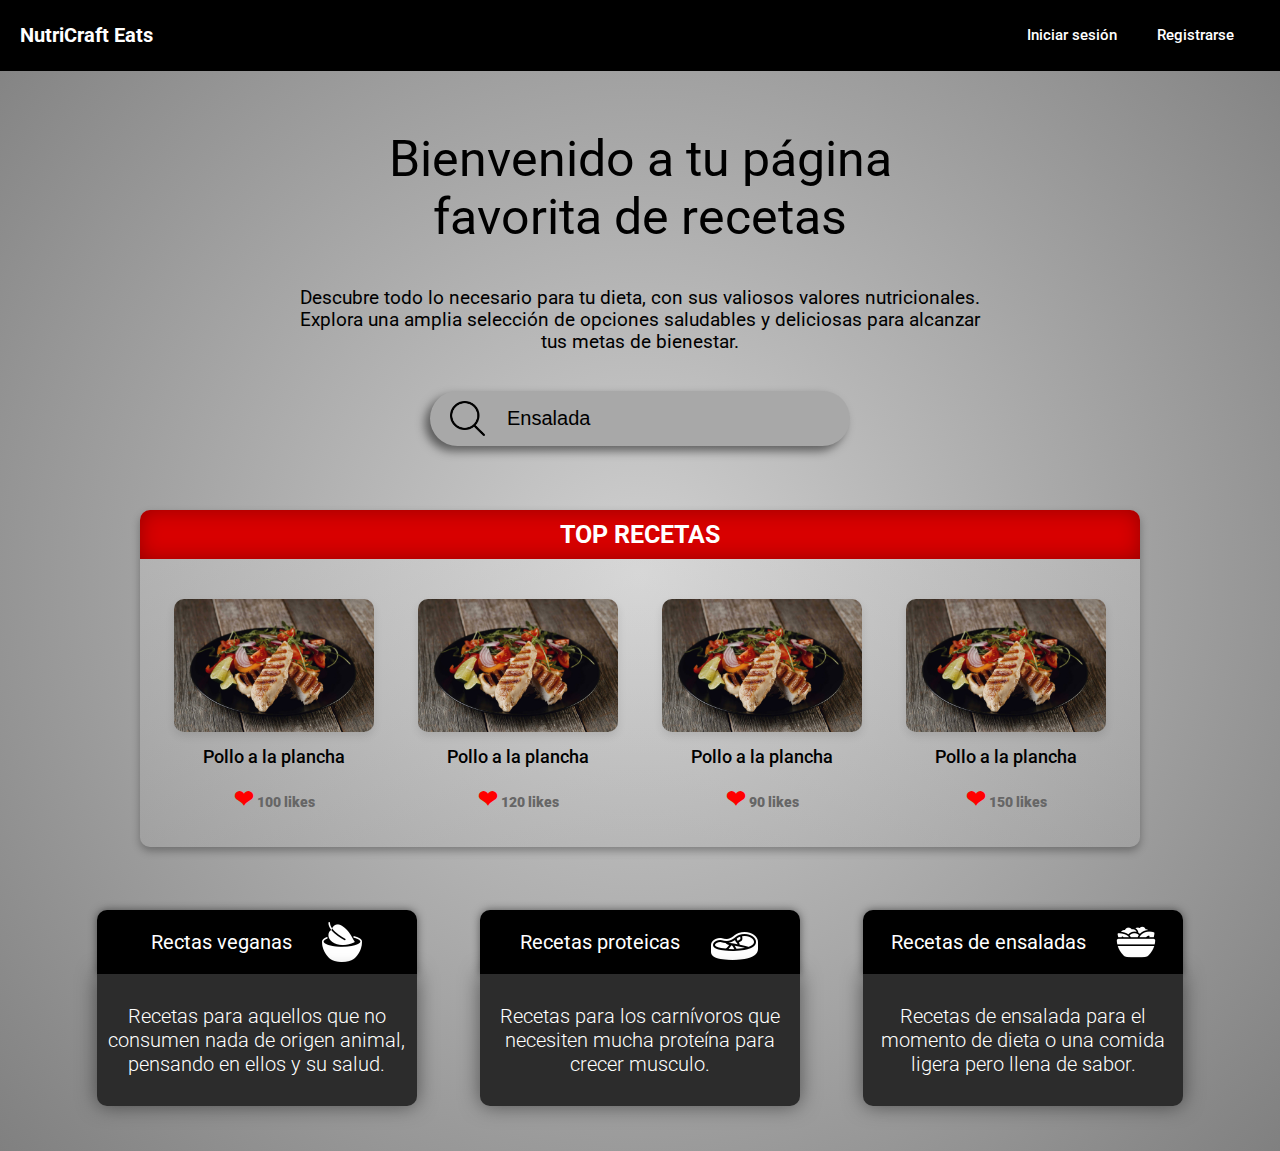
==== html/index.html @ 9c9fef9e "Base de proyecto/ index" ====
<!DOCTYPE html>
<html lang="en">

<head>
    <meta charset="UTF-8">
    <meta name="viewport" content="width=device-width, initial-scale=1.0">
    <title>NutriCraft Eats</title>
    <link rel="stylesheet" href="/css/indexcss.css">
    <link rel="preconnect" href="https://fonts.googleapis.com">
    <link rel="preconnect" href="https://fonts.gstatic.com" crossorigin>
    <link
        href="https://fonts.googleapis.com/css2?family=Roboto:ital,wght@0,100;0,300;0,400;0,500;0,700;0,900;1,100;1,300;1,400;1,500;1,700;1,900&display=swap"
        rel="stylesheet">
</head>

<body>
    <div class="header">
        <h1>NutriCraft Eats</h1>
        <div style="padding-inline-end: 10px; margin-left: auto; display: flex;">
            <h2>Iniciar sesión</h2>
            <h2 style="margin-right: 5%;">Registrarse</h2>
        </div>
    </div>

    <div class="barra-busqueda">
        <h2>Bienvenido a tu página favorita de recetas</h2>
        <h3>Descubre todo lo necesario
            para tu dieta, con sus valiosos valores nutricionales. Explora una amplia selección de opciones saludables y
            deliciosas para alcanzar tus metas de bienestar.</h3>
        <div class="barBus">
            <img src="/imagenes/search-icon.png" alt="search"
                style="width:35px;height:35px;padding-right: 20px; align-self: center;">
            <input type="text" id="fname" name="fname" value="Ensalada" class="txtbus">
        </div>
    </div>

    <div class="top-recetas">
        <h2>TOP RECETAS</h2>
        <div class="receta">
            <img src="/imagenes/receta-ejemplo.jpg" alt="Receta 1">
            <h3>Pollo a la plancha</h3>
            <p><span class="like-icon">&#10084;</span> 100 likes</p>
        </div>
        <div class="receta">
            <img src="/imagenes/receta-ejemplo.jpg" alt="Receta 2">
            <h3>Pollo a la plancha</h3>
            <p><span class="like-icon">&#10084;</span> 120 likes</p>
        </div>
        <div class="receta">
            <img src="/imagenes/receta-ejemplo.jpg" alt="Receta 3">
            <h3>Pollo a la plancha</h3>
            <p><span class="like-icon">&#10084;</span> 90 likes</p>
        </div>
        <div class="receta">
            <img src="/imagenes/receta-ejemplo.jpg" alt="Receta 4">
            <h3>Pollo a la plancha</h3>
            <p><span class="like-icon">&#10084;</span> 150 likes</p>
        </div>
    </div>

    <div style="display: flex; justify-content: center; margin-bottom: 2%; flex-wrap: wrap;">
        <div style="display: flex; flex-direction: column;">
            <div class="divRecetas">
                <p style="margin-right: 10%;">Rectas veganas</p>
                <img src="/imagenes/icons8-vegan-40.png" alt="vegan">
            </div>
            <p class="pRecetas2">Recetas para aquellos que no consumen nada de origen animal, pensando en ellos y su
                salud.</p>
        </div>
        <div style="display: flex; flex-direction: column; margin-left: 5%;">
            <div class="divRecetas">
                <p style="margin-right: 10%;">Recetas proteicas</p>
                <img src="/imagenes/icons8-meat-50.png" alt="meat">
            </div>
            <p class="pRecetas2">Recetas para los carnívoros que necesiten mucha proteína para crecer musculo.</p>
        </div>
        <div style="display: flex; flex-direction: column; margin-left: 5%;">
            <div class="divRecetas">
                <p style="margin-right: 10%;">Recetas de ensaladas</p>
                <img src="/imagenes/icons8-salad-40.png" alt="salad">
            </div>
            <p class="pRecetas2">Recetas de ensalada para el momento de dieta o una comida ligera pero llena de sabor.
            </p>
        </div>
    </div>
</body>

</html>
---- css/indexcss.css ----
body {
    font-family: "Roboto", sans-serif;
    font-style: normal;
    background-image: radial-gradient(circle, #D0D0D0, gray);
}

.header {
    font-size: 8px;
    background-color: black;
    color: white;
    text-align: center;
    display: flex;
    justify-content: space-between;
    align-items: center;
    position: fixed;
    top: 0;
    left: 0;
    width: 100%;
    padding: 10px 0px;
    z-index: 1000;
}

.header h1 {
    margin-right: auto;
    font-size: 20px;
    padding-left: 20px;
    cursor: pointer;
}

.header h2 {
    font-size: 15px;
    width: 130px;
    font-weight: 500;
    cursor: pointer;
}

.barra-busqueda {
    margin-top: 7%;
    align-self: center;
    display: flex;
    flex-direction: column;
    align-items: center;
}
.barra-busqueda h3 {
    margin: 0% 0% 3% 0%; 
    width: 700px; 
    text-align: center; 
    font-weight: 400;
}

.barra-busqueda h2 {
    color: black;
    font-size: 50px;
    width: 550px;
    text-align: center;
    font-weight: 400;
}

.barBus {
    background-color: #A8A8A8;
    height: 55px;
    width: 400px;
    border-radius: 30px;
    border: 0px;
    padding-left: 20px;
    display: flex;
    box-shadow: -5px 5px 10px rgba(0, 0, 0, 0.5);
}

.txtbus {
    background-color: transparent;
    border: 0px;
    height: 45px;
    width: 300px;
    align-self: center;
    font-size: 20px;
}

input[type="text"]:focus {
    outline: none;
}

.top-recetas {
    margin: 5% auto;
    max-width: 1000px;
    text-align: center;
    padding: 0px 0px 20px 0px;
    border-radius: 10px;
    box-shadow: 0 4px 9px rgba(0, 0, 0, 0.3);
    background-image: linear-gradient(to bottom, rgba(255, 255, 255, 0.2), rgba(182, 182, 182, 0.2));
}

.top-recetas h2 {
    font-size: 25px;
    margin-bottom: 4%;
    padding: 10px 20px;
    border-radius: 10px 10px 0px 0px;
    color: #ffffff;
    font-weight: bold;
    background-color: rgb(216, 0, 0);
    box-shadow: inset 0 0 20px rgba(0, 0, 0, 0.3);
}

.receta {
    display: inline-block;
    width: 200px;
    margin: 0 20px;
    text-align: center;
}

.like-icon {
    font-size: 20px;
    color: red;
}

.receta img {
    width: 100%;
    border-radius: 10px;
    box-shadow: 0 4px 8px rgba(0, 0, 0, 0.1);
    transition: transform 0.3s ease;
}

.receta h3 {
    font-size: 18px;
    margin-top: 10px;
    font-weight: 500;
}

.receta p {
    font-size: 14px;
    color: #666;
    font-weight: 1000;
    margin-top: 5px;
}

.receta:hover img {
    transform: scale(1.1);
}

.botonFlecha {
    background-image: url('/imagenes/icons8-arrow-30.png');
    background-size: auto;
    background-repeat: no-repeat;
    background-position: center;
    padding: 20px 0px;
    border: none;
    cursor: pointer;
    width: 30px;
    height: 30px;
    align-self: center;
    background-color: transparent;
}

.botonFlecha:active {
    background-color: #c4c4c4;
}

.divRecetas {
    background-color: #000000;
    align-self: center;
    padding: 0px 10px;
    border-radius: 10px 10px 0px 0px;
    font-size: 20px;
    width: 300px;
    height: auto;
    margin-bottom: 0%;
    color: white;
    display: flex;
    align-items: center;
    justify-content: center;
    box-shadow: 0px 0px 9px rgba(0, 0, 0, 0.5);
}

.pRecetas2 {
    background-color: #2C2C2C;
    align-self: center;
    padding: 30px 10px;
    border-radius: 0px 0px 10px 10px;
    color: white;
    font-size: 20px;
    width: 300px;
    margin-top: 0%;
    text-align: center;
    font-weight: 300;
    box-shadow: 0px 0px 20px rgba(0, 0, 0, 0.5);
}

.like-icon {
    font-size: 24px;
    color: red;
}
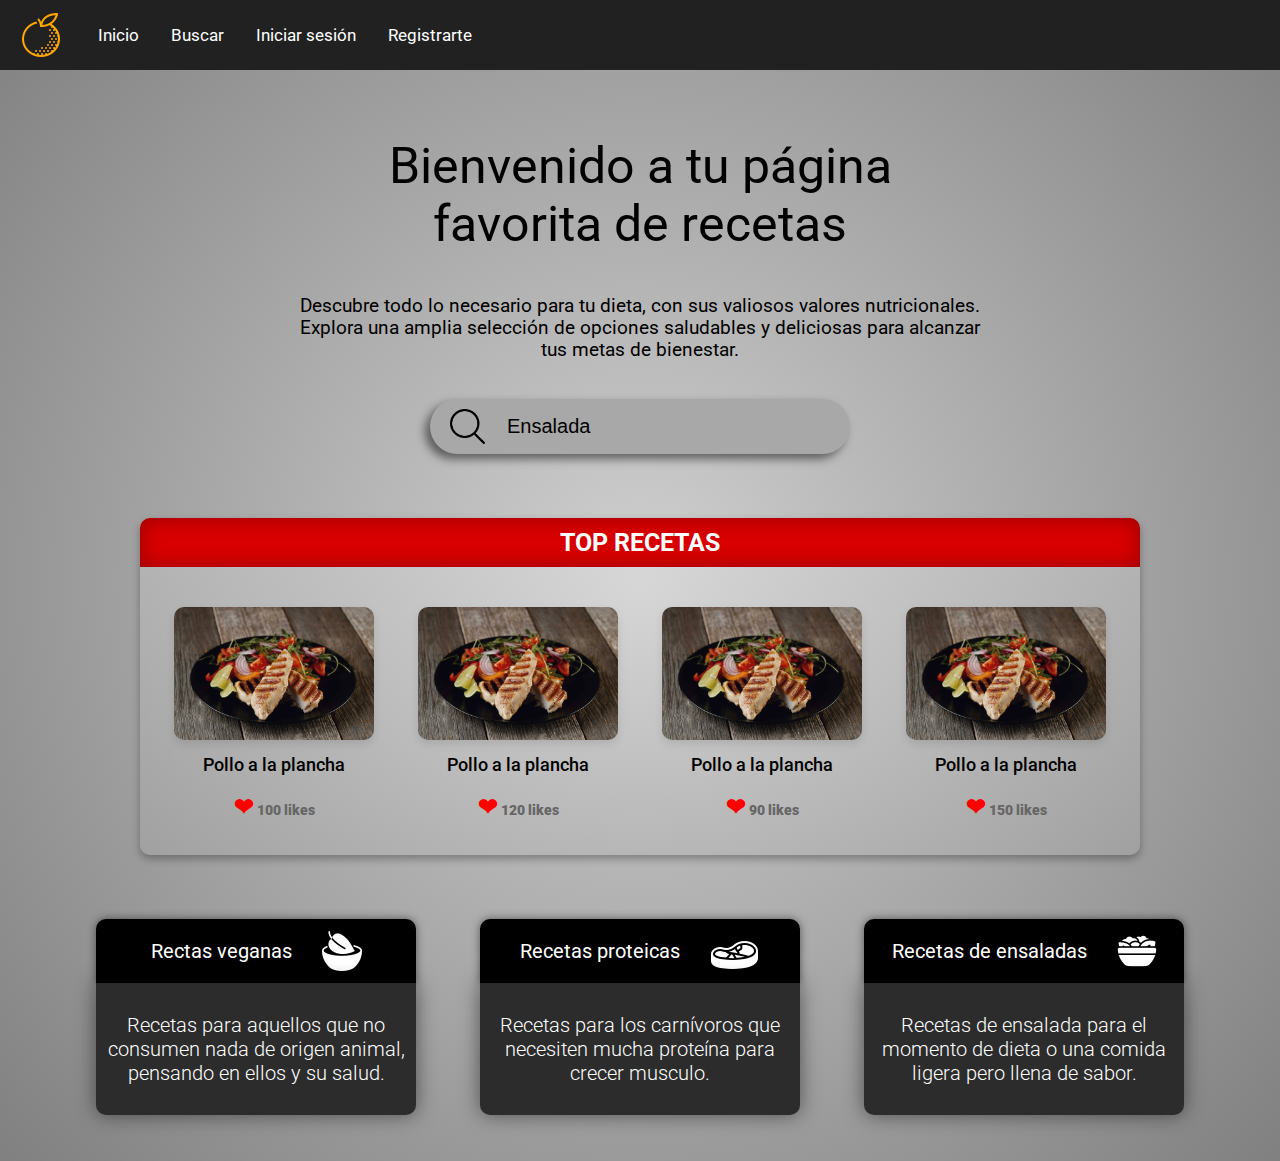
==== commit ac4c78d7: "Arreglos" ====
--- a/html/index.html
+++ b/html/index.html
@@ -6,6 +6,7 @@
     <meta name="viewport" content="width=device-width, initial-scale=1.0">
     <title>NutriCraft Eats</title>
     <link rel="stylesheet" href="/css/indexcss.css">
+    <link rel="icon" type="image/png" href="/imagenes/icon.png">
     <link rel="preconnect" href="https://fonts.googleapis.com">
     <link rel="preconnect" href="https://fonts.gstatic.com" crossorigin>
     <link
@@ -14,12 +15,15 @@
 </head>
 
 <body>
-    <div class="header">
-        <h1>NutriCraft Eats</h1>
-        <div style="padding-inline-end: 10px; margin-left: auto; display: flex;">
-            <h2>Iniciar sesión</h2>
-            <h2 style="margin-right: 5%;">Registrarse</h2>
-        </div>
+    <div class="nav" id="NavBar">
+        <a href="index.html" class="logo-empresa"><img src="/imagenes/icon.png" alt="icon"></a>
+        <a href="inicio.html"><i class="fa fa-fw fa-home"></i>Inicio</a>
+        <a href="inicio.html"><i class="fa fa-fw fa-home"></i>Buscar</a>
+        <a href="inicio.html"><i class="fa fa-fw fa-home"></i>Iniciar sesión</a>
+        <a href="inicio.html"><i class="fa fa-fw fa-home"></i>Registrarte</a>
+        <a href="javascript:void(0);" class="icon" onclick="myFunction()">
+            <i class="fa fa-bars"></i>
+        </a>
     </div>
 
     <div class="barra-busqueda">
--- a/css/indexcss.css
+++ b/css/indexcss.css
@@ -1,41 +1,56 @@
 body {
     font-family: "Roboto", sans-serif;
-    font-style: normal;
     background-image: radial-gradient(circle, #D0D0D0, gray);
-}
-
-.header {
-    font-size: 8px;
-    background-color: black;
-    color: white;
-    text-align: center;
-    display: flex;
-    justify-content: space-between;
-    align-items: center;
-    position: fixed;
-    top: 0;
-    left: 0;
+    margin: 0;
+}
+
+.nav {
+    overflow: hidden;
+    background-color: #212121;
+    align-items: center;
+    justify-content: center;
     width: 100%;
-    padding: 10px 0px;
-    z-index: 1000;
-}
-
-.header h1 {
-    margin-right: auto;
-    font-size: 20px;
-    padding-left: 20px;
-    cursor: pointer;
-}
-
-.header h2 {
-    font-size: 15px;
-    width: 130px;
-    font-weight: 500;
-    cursor: pointer;
+}
+
+.nav img {
+    width: auto;
+    height: 50px;
+}
+
+.nav a.logo-empresa:hover {
+    background-color: #212121;
+}
+
+.nav a {
+    float: left;
+    display: flex;
+    color: #ffffff;
+    padding: 10px 16px;
+    text-decoration: none;
+    font-size: 17px;
+    margin: 0;
+    height: 50px;
+    align-items: center;
+    justify-content: center;
+    text-align: center;
+}
+
+.nav a:hover {
+    background-color: #adadad;
+    color: #333;
+}
+
+.nav a.active {
+    background-color: #ff5100;
+    color: #fff;
+}
+
+.nav .icon {
+    display: none;
 }
 
 .barra-busqueda {
-    margin-top: 7%;
+    margin-top: 2%;
     align-self: center;
     display: flex;
     flex-direction: column;
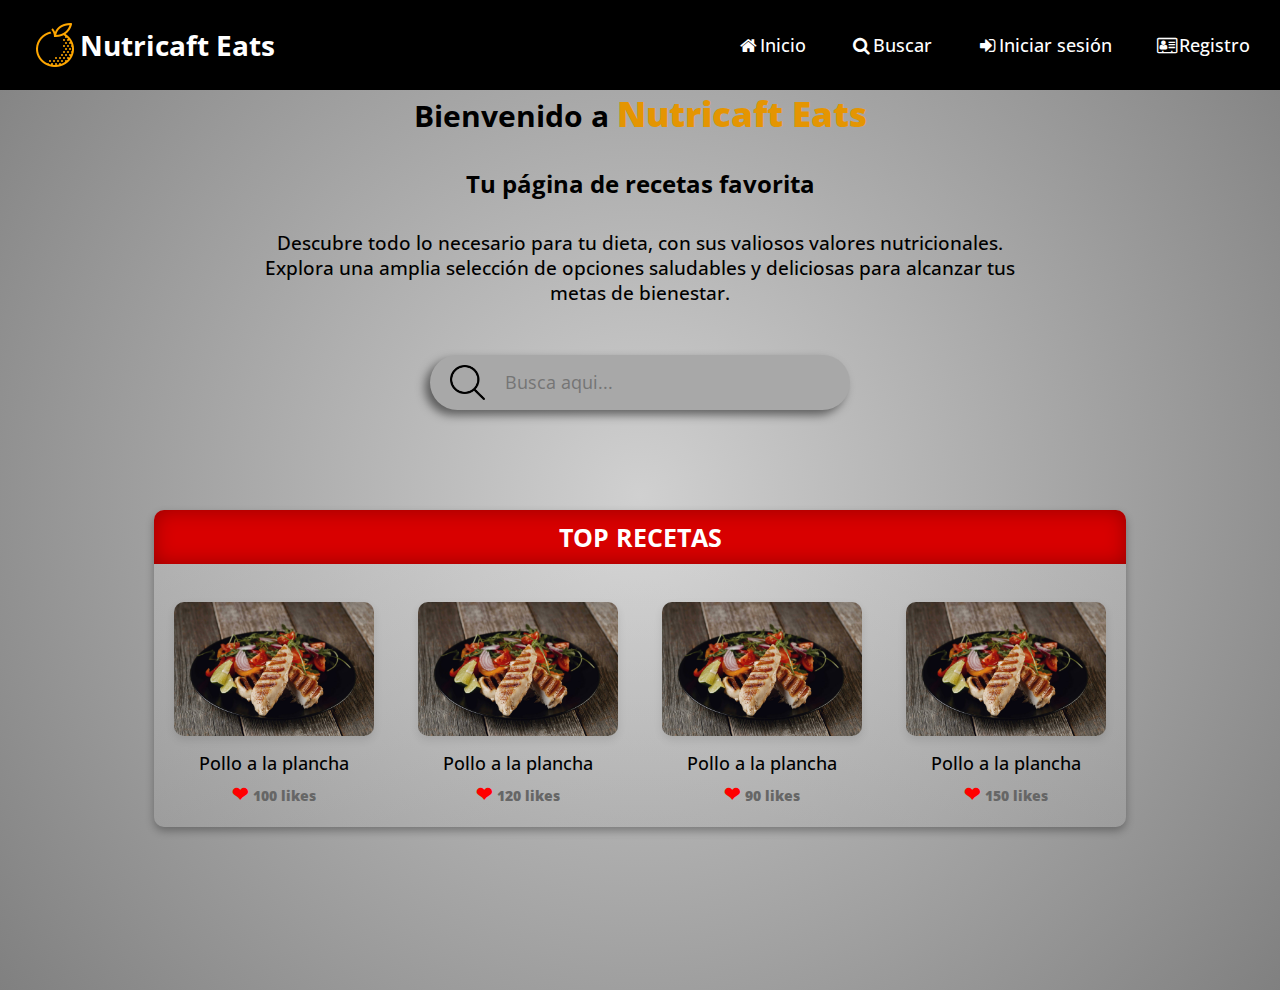
==== commit a45e128d: "Ajustes" ====
--- a/html/index.html
+++ b/html/index.html
@@ -4,89 +4,78 @@
 <head>
     <meta charset="UTF-8">
     <meta name="viewport" content="width=device-width, initial-scale=1.0">
-    <title>NutriCraft Eats</title>
     <link rel="stylesheet" href="/css/indexcss.css">
-    <link rel="icon" type="image/png" href="/imagenes/icon.png">
-    <link rel="preconnect" href="https://fonts.googleapis.com">
-    <link rel="preconnect" href="https://fonts.gstatic.com" crossorigin>
-    <link
-        href="https://fonts.googleapis.com/css2?family=Roboto:ital,wght@0,100;0,300;0,400;0,500;0,700;0,900;1,100;1,300;1,400;1,500;1,700;1,900&display=swap"
-        rel="stylesheet">
+    <link rel="stylesheet" href="/css/navbar.css">
+    <link rel="stylesheet" href="https://cdnjs.cloudflare.com/ajax/libs/font-awesome/4.7.0/css/font-awesome.min.css">
+    <title>Document</title>
 </head>
 
 <body>
-    <div class="nav" id="NavBar">
-        <a href="index.html" class="logo-empresa"><img src="/imagenes/icon.png" alt="icon"></a>
-        <a href="inicio.html"><i class="fa fa-fw fa-home"></i>Inicio</a>
-        <a href="inicio.html"><i class="fa fa-fw fa-home"></i>Buscar</a>
-        <a href="inicio.html"><i class="fa fa-fw fa-home"></i>Iniciar sesión</a>
-        <a href="inicio.html"><i class="fa fa-fw fa-home"></i>Registrarte</a>
-        <a href="javascript:void(0);" class="icon" onclick="myFunction()">
-            <i class="fa fa-bars"></i>
+
+    <header class="header">
+        <a href="" class="logo">
+            <img src="/imagenes/icon.png" alt="icon-logo">
+            <label for="">Nutricaft Eats</label>
+            <div class="div-menu">
+                <button id="btn-menu"><i class="fa fa-sort-desc" aria-hidden="true"></i></button>
+            </div>
         </a>
+        <nav class="navbar" id="menu-desplegable">
+            <a href="inicio.html"><i class="fa fa-fw fa-home"></i>Inicio</a>
+            <a href=""><i class="fa fa-fw fa-search"></i>Buscar</a>
+            <a href="login.html"><i class="fa fa-fw fa-sign-in"></i>Iniciar sesión</a>
+            <a href="registro.html"><i class="fa fa-fw fa-address-card-o"></i>Registro</a>
+        </nav>
+    </header>
+
+    <div class="main">
+
+        <div class="zona-1">
+            <h1>Bienvenido a <span style="color: rgb(228, 149, 2); font-weight: 900; font-size: 35px;">Nutricaft
+                    Eats</span></h1>
+            <h2>Tu página de recetas favorita</h2>
+            <h3>Descubre todo lo necesario para tu dieta, con sus valiosos valores nutricionales. Explora una amplia
+                selección de opciones saludables y deliciosas para alcanzar tus metas de bienestar.</h3>
+        </div>
+
+        <div class="zona-2">
+            <div class="barra-bus">
+                <img src="/imagenes/search-icon.png" alt="search"
+                    style="width:35px;height:35px;padding-right: 20px; align-self: center;">
+                <input type="text" id="fname" name="fname" placeholder="Busca aqui..." class="txtbus">
+            </div>
+        </div>
+
+        <div class="zona-3">
+            <div class="top-recetas">
+                <h2>TOP RECETAS</h2>
+                <div class="receta">
+                    <img src="/imagenes/receta-ejemplo.jpg" alt="Receta 1">
+                    <h3>Pollo a la plancha</h3>
+                    <p><span class="like-icon">&#10084;</span> 100 likes</p>
+                </div>
+                <div class="receta">
+                    <img src="/imagenes/receta-ejemplo.jpg" alt="Receta 2">
+                    <h3>Pollo a la plancha</h3>
+                    <p><span class="like-icon">&#10084;</span> 120 likes</p>
+                </div>
+                <div class="receta">
+                    <img src="/imagenes/receta-ejemplo.jpg" alt="Receta 3">
+                    <h3>Pollo a la plancha</h3>
+                    <p><span class="like-icon">&#10084;</span> 90 likes</p>
+                </div>
+                <div class="receta">
+                    <img src="/imagenes/receta-ejemplo.jpg" alt="Receta 4">
+                    <h3>Pollo a la plancha</h3>
+                    <p><span class="like-icon">&#10084;</span> 150 likes</p>
+                </div>
+            </div>
+        </div>
+
     </div>
 
-    <div class="barra-busqueda">
-        <h2>Bienvenido a tu página favorita de recetas</h2>
-        <h3>Descubre todo lo necesario
-            para tu dieta, con sus valiosos valores nutricionales. Explora una amplia selección de opciones saludables y
-            deliciosas para alcanzar tus metas de bienestar.</h3>
-        <div class="barBus">
-            <img src="/imagenes/search-icon.png" alt="search"
-                style="width:35px;height:35px;padding-right: 20px; align-self: center;">
-            <input type="text" id="fname" name="fname" value="Ensalada" class="txtbus">
-        </div>
-    </div>
+    <script src="/js/nav-bar.js"></script>
 
-    <div class="top-recetas">
-        <h2>TOP RECETAS</h2>
-        <div class="receta">
-            <img src="/imagenes/receta-ejemplo.jpg" alt="Receta 1">
-            <h3>Pollo a la plancha</h3>
-            <p><span class="like-icon">&#10084;</span> 100 likes</p>
-        </div>
-        <div class="receta">
-            <img src="/imagenes/receta-ejemplo.jpg" alt="Receta 2">
-            <h3>Pollo a la plancha</h3>
-            <p><span class="like-icon">&#10084;</span> 120 likes</p>
-        </div>
-        <div class="receta">
-            <img src="/imagenes/receta-ejemplo.jpg" alt="Receta 3">
-            <h3>Pollo a la plancha</h3>
-            <p><span class="like-icon">&#10084;</span> 90 likes</p>
-        </div>
-        <div class="receta">
-            <img src="/imagenes/receta-ejemplo.jpg" alt="Receta 4">
-            <h3>Pollo a la plancha</h3>
-            <p><span class="like-icon">&#10084;</span> 150 likes</p>
-        </div>
-    </div>
-
-    <div style="display: flex; justify-content: center; margin-bottom: 2%; flex-wrap: wrap;">
-        <div style="display: flex; flex-direction: column;">
-            <div class="divRecetas">
-                <p style="margin-right: 10%;">Rectas veganas</p>
-                <img src="/imagenes/icons8-vegan-40.png" alt="vegan">
-            </div>
-            <p class="pRecetas2">Recetas para aquellos que no consumen nada de origen animal, pensando en ellos y su
-                salud.</p>
-        </div>
-        <div style="display: flex; flex-direction: column; margin-left: 5%;">
-            <div class="divRecetas">
-                <p style="margin-right: 10%;">Recetas proteicas</p>
-                <img src="/imagenes/icons8-meat-50.png" alt="meat">
-            </div>
-            <p class="pRecetas2">Recetas para los carnívoros que necesiten mucha proteína para crecer musculo.</p>
-        </div>
-        <div style="display: flex; flex-direction: column; margin-left: 5%;">
-            <div class="divRecetas">
-                <p style="margin-right: 10%;">Recetas de ensaladas</p>
-                <img src="/imagenes/icons8-salad-40.png" alt="salad">
-            </div>
-            <p class="pRecetas2">Recetas de ensalada para el momento de dieta o una comida ligera pero llena de sabor.
-            </p>
-        </div>
-    </div>
 </body>
 
 </html>--- a/css/indexcss.css
+++ b/css/indexcss.css
@@ -1,80 +1,41 @@
 body {
-    font-family: "Roboto", sans-serif;
     background-image: radial-gradient(circle, #D0D0D0, gray);
-    margin: 0;
 }
 
-.nav {
-    overflow: hidden;
-    background-color: #212121;
-    align-items: center;
-    justify-content: center;
-    width: 100%;
+.main {
+    margin-top: 7%;
 }
 
-.nav img {
-    width: auto;
-    height: 50px;
-}
-
-.nav a.logo-empresa:hover {
-    background-color: #212121;
-}
-
-.nav a {
-    float: left;
+.zona-1 {
     display: flex;
-    color: #ffffff;
-    padding: 10px 16px;
-    text-decoration: none;
-    font-size: 17px;
-    margin: 0;
-    height: 50px;
+    flex-direction: column;
+    justify-content: center;
     align-items: center;
-    justify-content: center;
+    gap: 30px;
     text-align: center;
 }
 
-.nav a:hover {
-    background-color: #adadad;
-    color: #333;
+.zona-1 h1 {
+    font-size: 30px;
 }
 
-.nav a.active {
-    background-color: #ff5100;
-    color: #fff;
+.zona-1 h3 {
+    max-width: 60%;
+    font-weight: 500;
 }
 
-.nav .icon {
-    display: none;
+.zona-2 {
+    display: flex;
+    align-items: center;
+    justify-content: center;
+    margin-top: 50px;
 }
 
-.barra-busqueda {
-    margin-top: 2%;
-    align-self: center;
-    display: flex;
-    flex-direction: column;
-    align-items: center;
-}
-.barra-busqueda h3 {
-    margin: 0% 0% 3% 0%; 
-    width: 700px; 
-    text-align: center; 
-    font-weight: 400;
-}
-
-.barra-busqueda h2 {
-    color: black;
-    font-size: 50px;
-    width: 550px;
-    text-align: center;
-    font-weight: 400;
-}
-
-.barBus {
+.barra-bus {
     background-color: #A8A8A8;
     height: 55px;
-    width: 400px;
+    width: 80%;
+    max-width: 400px;
     border-radius: 30px;
     border: 0px;
     padding-left: 20px;
@@ -82,21 +43,27 @@
     box-shadow: -5px 5px 10px rgba(0, 0, 0, 0.5);
 }
 
-.txtbus {
+.barra-bus input[type="text"] {
     background-color: transparent;
     border: 0px;
     height: 45px;
-    width: 300px;
+    width: 80%;
     align-self: center;
-    font-size: 20px;
+    font-size: 18px;
+    overflow: hidden;
 }
 
-input[type="text"]:focus {
+.barra-bus input[type="text"]:focus {
     outline: none;
 }
 
+.zona-3 {
+    display: flex;
+    justify-content: center;
+}
+
 .top-recetas {
-    margin: 5% auto;
+    margin-top: 100px;
     max-width: 1000px;
     text-align: center;
     padding: 0px 0px 20px 0px;
@@ -152,55 +119,20 @@
     transform: scale(1.1);
 }
 
-.botonFlecha {
-    background-image: url('/imagenes/icons8-arrow-30.png');
-    background-size: auto;
-    background-repeat: no-repeat;
-    background-position: center;
-    padding: 20px 0px;
-    border: none;
-    cursor: pointer;
-    width: 30px;
-    height: 30px;
-    align-self: center;
-    background-color: transparent;
-}
+@media screen and (max-width: 768px) {
+    .main {
+        margin-top: 100px;
+    }
 
-.botonFlecha:active {
-    background-color: #c4c4c4;
-}
+    .zona-1 h3 {
+        max-width: 80%;
+    }
 
-.divRecetas {
-    background-color: #000000;
-    align-self: center;
-    padding: 0px 10px;
-    border-radius: 10px 10px 0px 0px;
-    font-size: 20px;
-    width: 300px;
-    height: auto;
-    margin-bottom: 0%;
-    color: white;
-    display: flex;
-    align-items: center;
-    justify-content: center;
-    box-shadow: 0px 0px 9px rgba(0, 0, 0, 0.5);
-}
-
-.pRecetas2 {
-    background-color: #2C2C2C;
-    align-self: center;
-    padding: 30px 10px;
-    border-radius: 0px 0px 10px 10px;
-    color: white;
-    font-size: 20px;
-    width: 300px;
-    margin-top: 0%;
-    text-align: center;
-    font-weight: 300;
-    box-shadow: 0px 0px 20px rgba(0, 0, 0, 0.5);
-}
-
-.like-icon {
-    font-size: 24px;
-    color: red;
+    .barra-bus input[type="text"] {
+        width: 200px;
+    }
+    
+    .top-recetas {
+        width: 80%;
+    }
 }--- a/css/navbar.css
+++ b/css/navbar.css
@@ -0,0 +1,91 @@
+@import url('https://fonts.googleapis.com/css2?family=Open+Sans:ital,wght@0,300..800;1,300..800&family=Rubik:ital,wght@0,300..900;1,300..900&display=swap');
+
+* {
+    margin: 0;
+    padding: 0;
+    font-family: "Open Sans", sans-serif;
+}
+
+body {
+    min-height: 100vh;
+}
+
+.header {
+    position: fixed;
+    width: 100%;
+    top: 0;
+    left: 0;
+    display: flex;
+    padding: 20px 0px;
+    background: black;
+    align-items: center;
+    justify-content: space-between;
+    color: #fff;
+    z-index: 100;
+}
+
+.logo {
+    margin-left: 30px;
+    display: flex;
+    align-items: center;
+    font-size: 28px;
+    text-decoration: none;
+    font-weight: 700;
+    color: #fff;
+}
+
+.div-menu button {
+    margin-left: 30px;
+    background: none;
+    color: #fff;
+    border: 0;
+    font-size: 30px;
+    align-items: center;
+    display: none;
+}
+
+.navbar {
+    flex-wrap: wrap;
+    margin-right: 30px;
+}
+
+.navbar a {
+    position: relative;
+    font-size: 18px;
+    color: #fff;
+    text-decoration: none;
+    font-weight: 500;
+    margin-left: 40px;
+}
+
+.navbar a::before {
+    content: '';
+    position: absolute;
+    top: 100%;
+    left: 0;
+    width: 0;
+    height: 2px;
+    background: #fff;
+    transition: .3s;
+}
+
+.navbar a:hover::before {
+    width: 100%;
+}
+
+@media screen and (max-width: 768px) {
+    .header {
+        flex-direction: column;
+    }
+
+    .navbar {
+        margin-top: 20px;
+        display: flex;
+        flex-direction: column;
+        gap: 30px;
+    }
+
+    .div-menu button {
+        display: block;
+    }
+}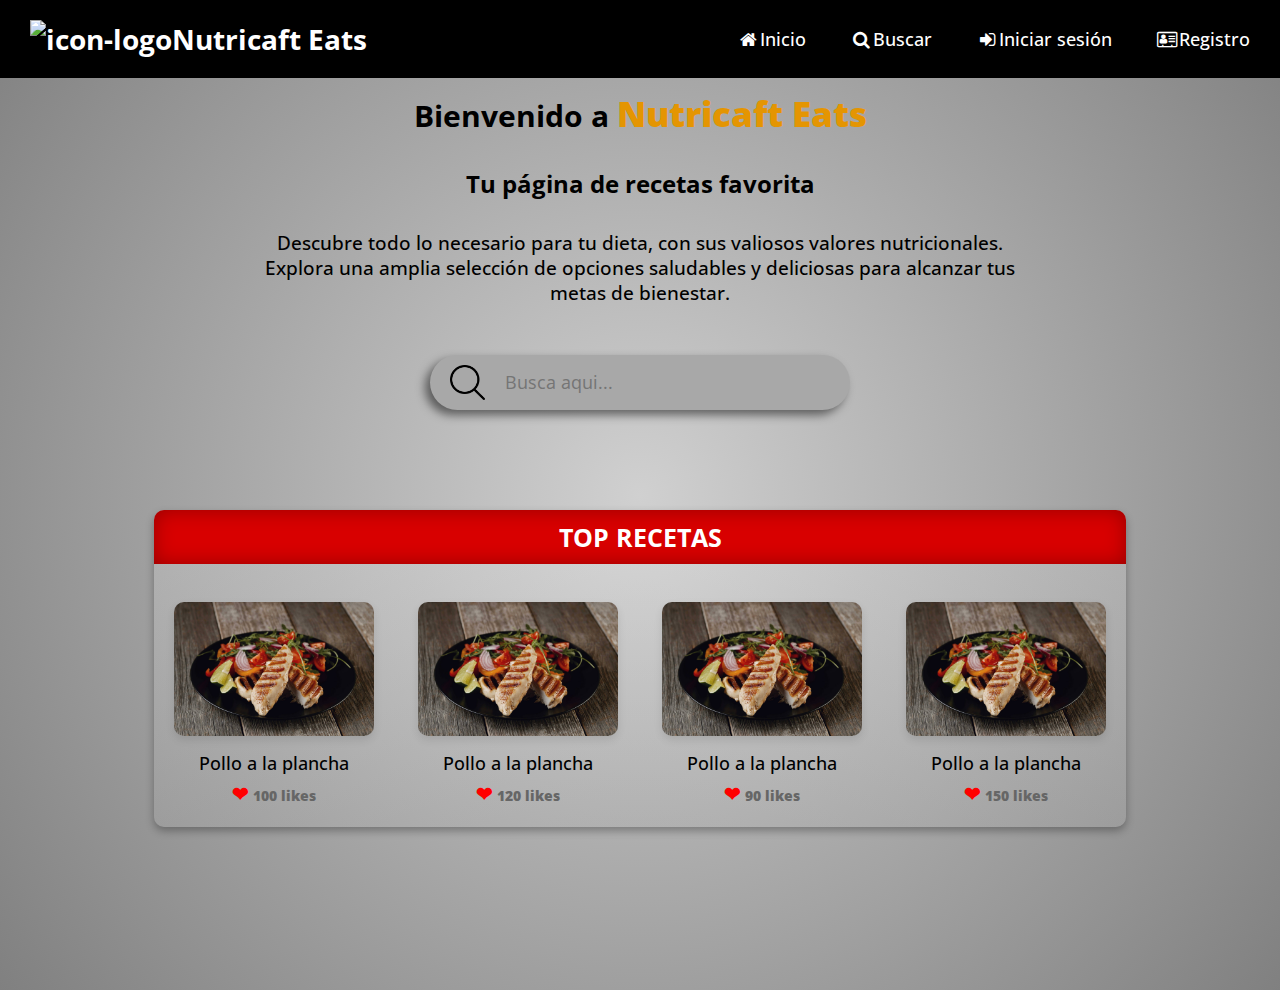
==== commit c74113c4: "Obtener-Nombre" ====
--- a/html/index.html
+++ b/html/index.html
@@ -14,7 +14,7 @@
 
     <header class="header">
         <a href="" class="logo">
-            <img src="/imagenes/icon.png" alt="icon-logo">
+            <img src="/NutriCraft-Eats/imagenes/icon.png" alt="icon-logo">
             <label for="">Nutricaft Eats</label>
             <div class="div-menu">
                 <button id="btn-menu"><i class="fa fa-sort-desc" aria-hidden="true"></i></button>
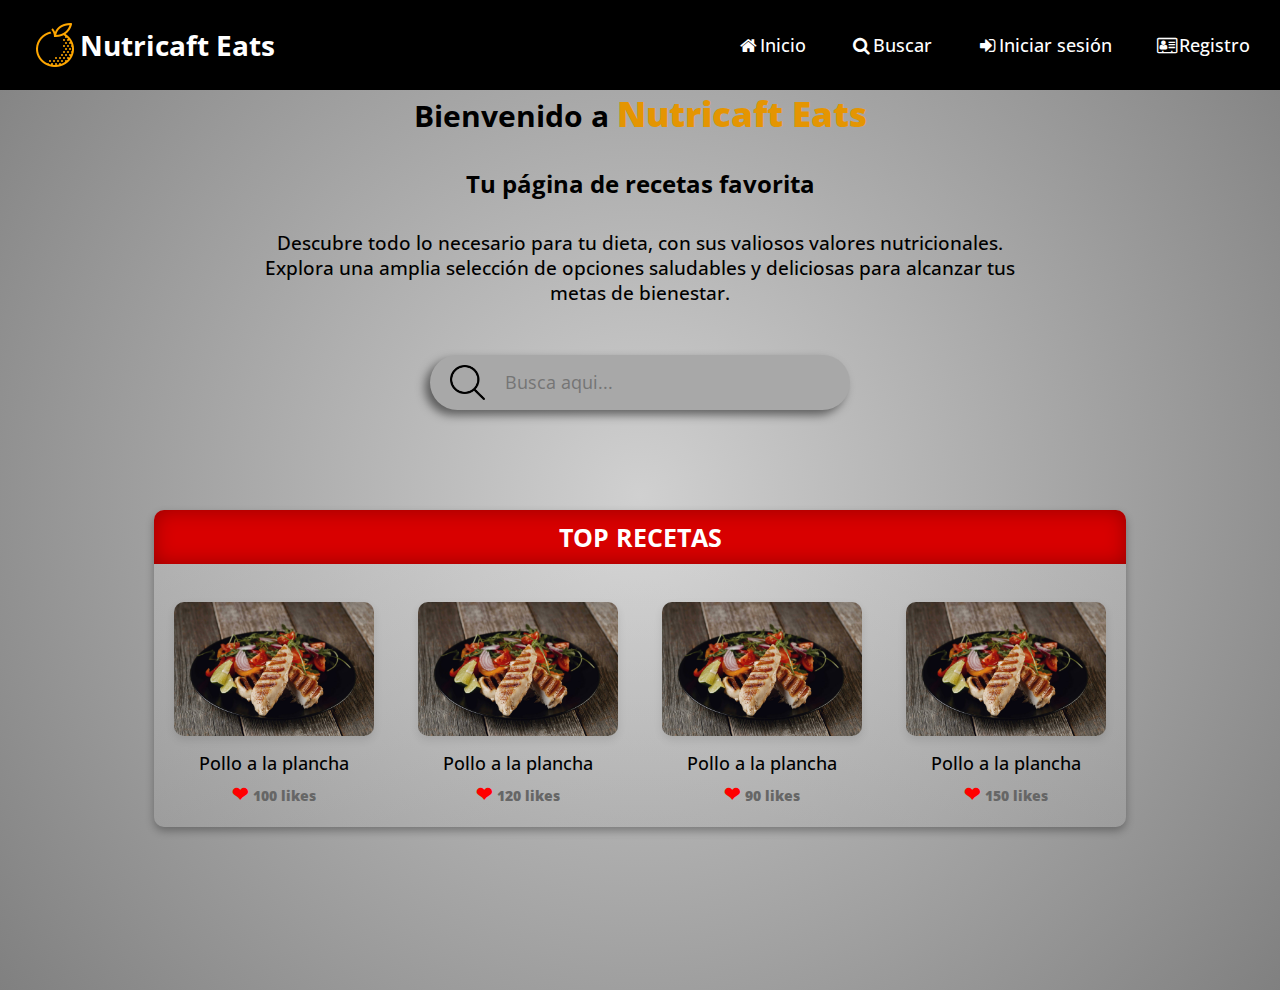
==== commit ca803a8e: "Subir-Imagenes" ====
--- a/html/index.html
+++ b/html/index.html
@@ -14,14 +14,14 @@
 
     <header class="header">
         <a href="" class="logo">
-            <img src="/NutriCraft-Eats/imagenes/icon.png" alt="icon-logo">
+            <img src="/imagenes/icon.png" alt="icon-logo">
             <label for="">Nutricaft Eats</label>
             <div class="div-menu">
                 <button id="btn-menu"><i class="fa fa-sort-desc" aria-hidden="true"></i></button>
             </div>
         </a>
         <nav class="navbar" id="menu-desplegable">
-            <a href="inicio.html"><i class="fa fa-fw fa-home"></i>Inicio</a>
+            <a href="inicio.php"><i class="fa fa-fw fa-home"></i>Inicio</a>
             <a href=""><i class="fa fa-fw fa-search"></i>Buscar</a>
             <a href="login.html"><i class="fa fa-fw fa-sign-in"></i>Iniciar sesión</a>
             <a href="registro.html"><i class="fa fa-fw fa-address-card-o"></i>Registro</a>
